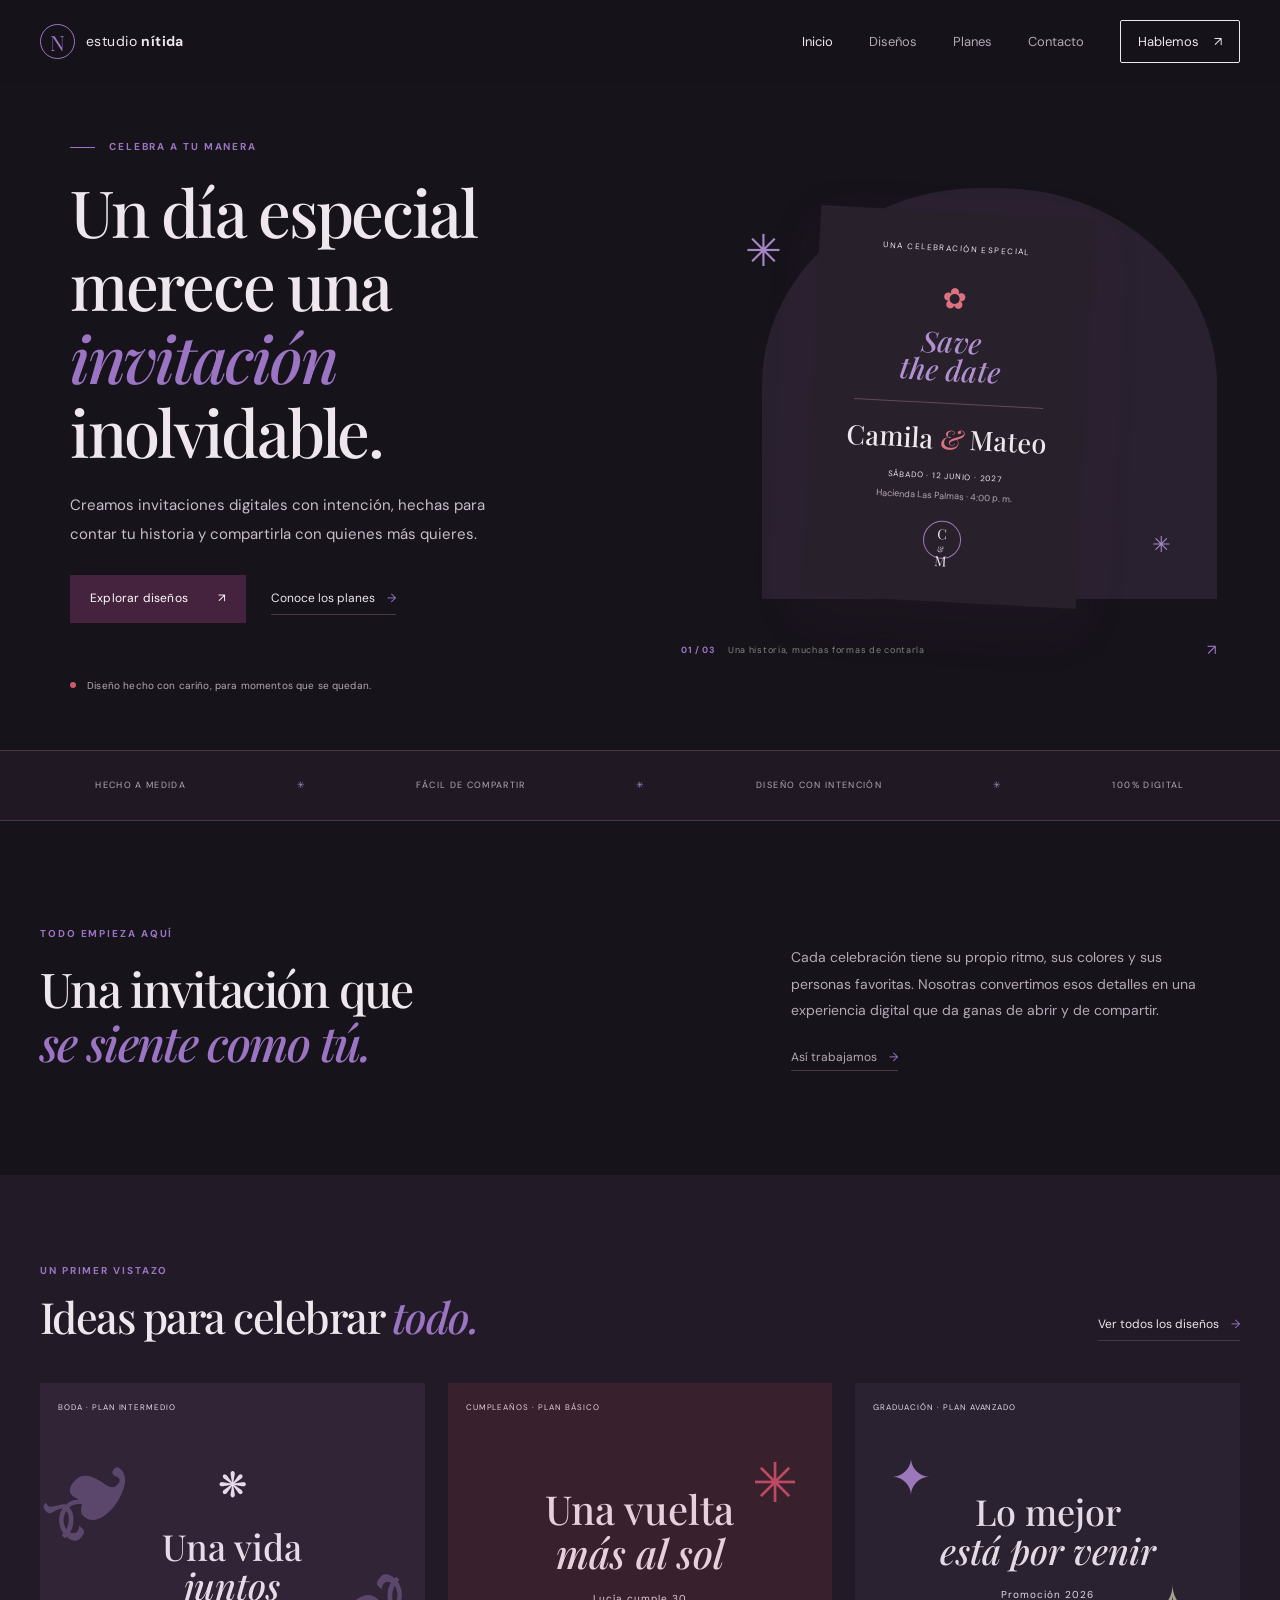
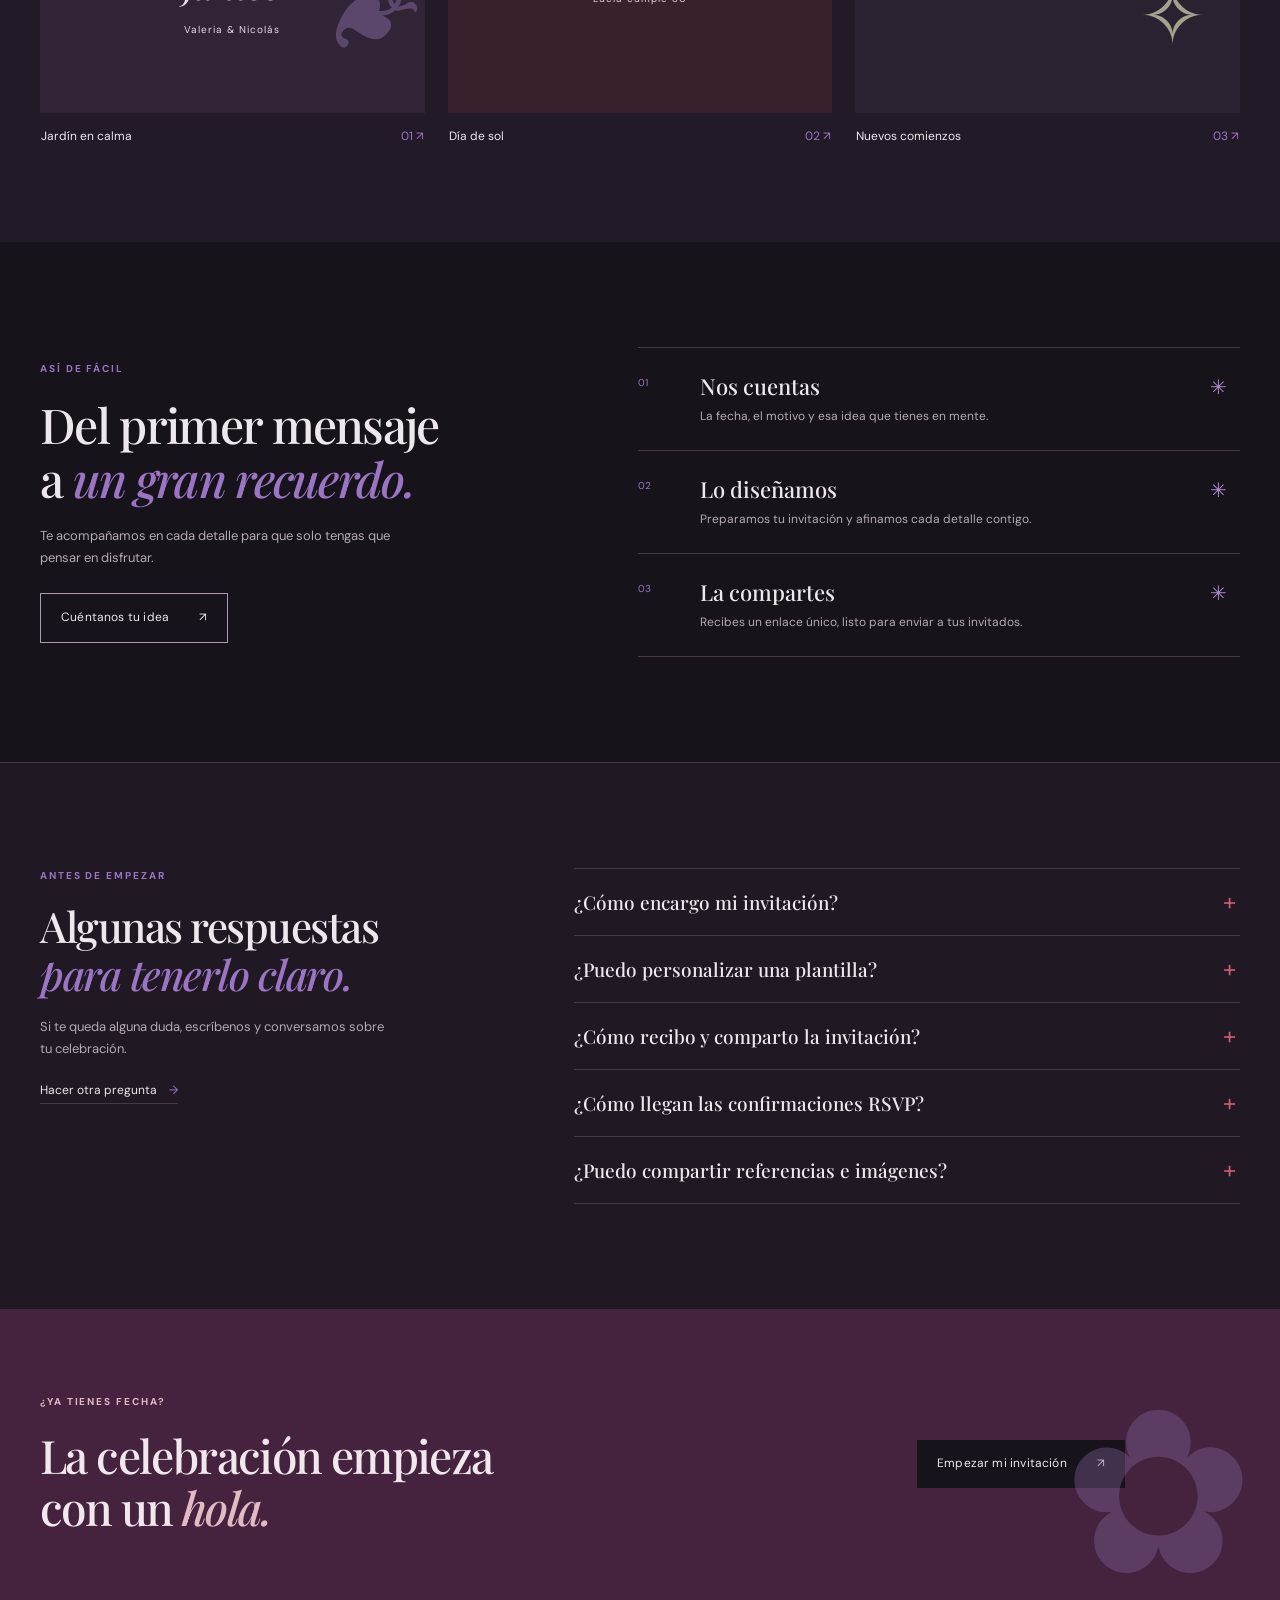
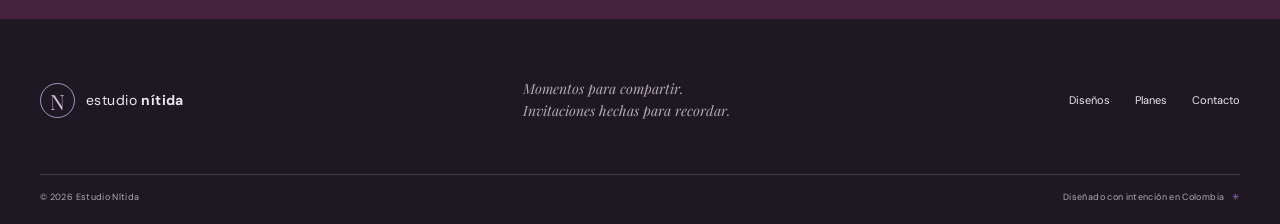
==== index.html @ 379abcd2 "gitignre" ====
<!doctype html>
<html lang="es">
  <head>
    <meta charset="utf-8" />
    <meta name="viewport" content="width=device-width, initial-scale=1" />
    <meta name="theme-color" content="#17131b" />
    <meta
      name="description"
      content="Invitaciones digitales diseñadas para celebrar lo que importa."
    />
    <title>Estudio Nítida — Invitaciones digitales</title>
    <link rel="preconnect" href="https://fonts.googleapis.com" />
    <link rel="preconnect" href="https://fonts.gstatic.com" crossorigin />
    <link
      href="https://fonts.googleapis.com/css2?family=DM+Sans:wght@400;500;600;700&family=Playfair+Display:ital,wght@0,500;0,600;0,700;1,500;1,600&display=swap"
      rel="stylesheet"
    />
    <link rel="stylesheet" href="css/main.css" />
    <link rel="stylesheet" href="css/components.css" />
    <link rel="stylesheet" href="css/responsive.css" />
  </head>
  <body>
    <header class="site-header">
      <a class="brand" href="index.html" aria-label="Estudio Nítida, inicio">
        <span class="brand-mark">N</span>
        <span>estudio <b>nítida</b></span>
      </a>
      <button class="menu-toggle" aria-expanded="false" aria-label="Abrir menú">
        <span></span>
        <span></span>
      </button>
      <nav class="main-nav" aria-label="Navegación principal">
        <a class="active" href="index.html">Inicio</a>
        <a href="pages/catalogo.html">Diseños</a>
        <a href="pages/servicios.html">Planes</a>
        <a href="pages/contacto.html">Contacto</a>
        <a class="nav-cta" href="pages/contacto.html"
          >Hablemos <span>↗</span></a
        >
      </nav>
    </header>

    <main>
      <!-- Portada principal con una muestra del estilo de invitación. -->
      <section class="hero wrap">
        <div class="hero-copy">
          <p class="eyebrow">
            <span class="eyebrow-line"></span> CELEBRA A TU MANERA
          </p>
          <h1>
            Un día especial<br />merece una <em>invitación</em
            ><br />inolvidable.
          </h1>
          <p class="hero-text">
            Creamos invitaciones digitales con intención, hechas para contar tu
            historia y compartirla con quienes más quieres.
          </p>
          <div class="hero-actions">
            <a class="button button-dark" href="pages/catalogo.html"
              >Explorar diseños <span>↗</span></a
            >
            <a class="text-link" href="pages/servicios.html"
              >Conoce los planes <span>→</span></a
            >
          </div>
          <div class="hero-note">
            <span class="note-dot"></span> Diseño hecho con cariño, para
            momentos que se quedan.
          </div>
        </div>
        <div class="hero-art" aria-label="Vista previa de una invitación">
          <div class="art-backdrop"></div>
          <div class="art-spark spark-one">✳</div>
          <div class="art-spark spark-two">✳</div>
          <div class="invite-card">
            <div class="invite-top">UNA CELEBRACIÓN ESPECIAL</div>
            <div class="invite-flower">✿</div>
            <div class="invite-script">Save<br />the date</div>
            <div class="invite-rule"></div>
            <div class="invite-names">Camila <span>&amp;</span> Mateo</div>
            <div class="invite-date">SÁBADO · 12 JUNIO · 2027</div>
            <div class="invite-place">Hacienda Las Palmas · 4:00 p. m.</div>
            <div class="invite-seal">C<br /><small>&amp;</small><br />M</div>
          </div>
          <div class="art-caption">
            <span>01 / 03</span> Una historia, muchas formas de contarla
            <span class="caption-arrow">↗</span>
          </div>
        </div>
      </section>

      <section class="trust-strip" aria-label="Características del servicio">
        <div class="wrap trust-inner">
          <span>HECHO A MEDIDA</span><i>✳</i> <span>FÁCIL DE COMPARTIR</span
          ><i>✳</i> <span>DISEÑO CON INTENCIÓN</span><i>✳</i>
          <span>100% DIGITAL</span>
        </div>
      </section>

      <section class="section wrap intro-section">
        <div>
          <p class="eyebrow">TODO EMPIEZA AQUÍ</p>
          <h2>Una invitación que<br /><em>se siente como tú.</em></h2>
        </div>
        <div class="intro-copy">
          <p>
            Cada celebración tiene su propio ritmo, sus colores y sus personas
            favoritas. Nosotras convertimos esos detalles en una experiencia
            digital que da ganas de abrir y de compartir.
          </p>
          <a class="text-link" href="pages/servicios.html"
            >Así trabajamos <span>→</span></a
          >
        </div>
      </section>

      <!-- Las muestras enlazan al catálogo completo. -->
      <section class="section featured-section">
        <div class="wrap">
          <div class="section-heading">
            <div>
              <p class="eyebrow">UN PRIMER VISTAZO</p>
              <h2>Ideas para celebrar <em>todo.</em></h2>
            </div>
            <a class="text-link" href="pages/catalogo.html"
              >Ver todos los diseños <span>→</span></a
            >
          </div>
          <div class="featured-grid">
            <a class="feature-card" href="pages/catalogo.html">
              <div class="feature-art feature-wedding">
                <span class="feature-tag">BODA · PLAN INTERMEDIO</span>
                <div class="mini-wreath">❋</div>
                <strong>Una vida<br /><em>juntos</em></strong
                ><small>Valeria &amp; Nicolás</small>
              </div>
              <div class="feature-meta">
                <span>Jardín en calma</span><span>01 ↗</span>
              </div>
            </a>
            <a class="feature-card" href="pages/catalogo.html">
              <div class="feature-art feature-birthday">
                <span class="feature-tag">CUMPLEAÑOS · PLAN BÁSICO</span
                ><span class="birthday-sun">✳</span
                ><strong>Una vuelta<br /><em>más al sol</em></strong
                ><small>Lucía cumple 30</small>
              </div>
              <div class="feature-meta">
                <span>Día de sol</span><span>02 ↗</span>
              </div>
            </a>
            <a class="feature-card" href="pages/catalogo.html">
              <div class="feature-art feature-graduation">
                <span class="feature-tag">GRADUACIÓN · PLAN AVANZADO</span
                ><span class="grad-star">✦</span
                ><strong>Lo mejor<br /><em>está por venir</em></strong
                ><small>Promoción 2026</small>
              </div>
              <div class="feature-meta">
                <span>Nuevos comienzos</span><span>03 ↗</span>
              </div>
            </a>
          </div>
        </div>
      </section>

      <section class="section process-section">
        <div class="wrap process-wrap">
          <div class="process-intro">
            <p class="eyebrow">ASÍ DE FÁCIL</p>
            <h2>Del primer mensaje<br />a <em>un gran recuerdo.</em></h2>
            <p>
              Te acompañamos en cada detalle para que solo tengas que pensar en
              disfrutar.
            </p>
            <a class="button button-outline" href="pages/contacto.html"
              >Cuéntanos tu idea <span>↗</span></a
            >
          </div>
          <div class="steps">
            <article>
              <span>01</span>
              <div>
                <h3>Nos cuentas</h3>
                <p>La fecha, el motivo y esa idea que tienes en mente.</p>
              </div>
              <b>✳</b>
            </article>
            <article>
              <span>02</span>
              <div>
                <h3>Lo diseñamos</h3>
                <p>Preparamos tu invitación y afinamos cada detalle contigo.</p>
              </div>
              <b>✳</b>
            </article>
            <article>
              <span>03</span>
              <div>
                <h3>La compartes</h3>
                <p>
                  Recibes un enlace único, listo para enviar a tus invitados.
                </p>
              </div>
              <b>✳</b>
            </article>
          </div>
        </div>
      </section>

      <!-- Preguntas frecuentes accesibles con controles nativos del navegador. -->
      <section class="section faq-section" id="preguntas-frecuentes">
        <div class="wrap faq-wrap">
          <div class="faq-intro">
            <p class="eyebrow">ANTES DE EMPEZAR</p>
            <h2>Algunas respuestas<br /><em>para tenerlo claro.</em></h2>
            <p>
              Si te queda alguna duda, escríbenos y conversamos sobre tu
              celebración.
            </p>
            <a class="text-link" href="pages/contacto.html"
              >Hacer otra pregunta <span>→</span></a
            >
          </div>
          <div class="faq-list">
            <details class="faq-item">
              <summary>¿Cómo encargo mi invitación?</summary>
              <p>
                Elige un plan o diseño y envíanos tus datos desde el formulario.
                La solicitud se abre en WhatsApp para que podamos conversar y
                acordar los detalles.
              </p>
            </details>
            <details class="faq-item">
              <summary>¿Puedo personalizar una plantilla?</summary>
              <p>
                Sí. En el plan básico personalizamos los datos del evento; los
                planes intermedio y avanzado permiten adaptar más elementos
                visuales y funciones.
              </p>
            </details>
            <details class="faq-item">
              <summary>¿Cómo recibo y comparto la invitación?</summary>
              <p>
                Al terminar el diseño, recibirás un enlace individual que puedes
                compartir por WhatsApp, correo o el canal que prefieras.
              </p>
            </details>
            <details class="faq-item">
              <summary>¿Cómo llegan las confirmaciones RSVP?</summary>
              <p>
                El formulario prepara un mensaje para WhatsApp. El invitado debe
                enviarlo para que los anfitriones reciban su respuesta.
              </p>
            </details>
            <details class="faq-item">
              <summary>¿Puedo compartir referencias e imágenes?</summary>
              <p>
                Claro. Puedes enviarlas en la conversación de WhatsApp después
                de tu solicitud para ayudarnos a entender el estilo que buscas.
              </p>
            </details>
          </div>
        </div>
      </section>

      <section class="closing-cta">
        <div class="wrap closing-inner">
          <div>
            <p class="eyebrow">¿YA TIENES FECHA?</p>
            <h2>La celebración empieza<br />con un <em>hola.</em></h2>
          </div>
          <a class="button button-light" href="pages/contacto.html"
            >Empezar mi invitación <span>↗</span></a
          >
          <span class="closing-flower">✿</span>
        </div>
      </section>
    </main>

    <footer class="site-footer">
      <div class="wrap footer-top">
        <a class="brand brand-footer" href="index.html"
          ><span class="brand-mark">N</span
          ><span>estudio <b>nítida</b></span></a
        >
        <p>Momentos para compartir.<br />Invitaciones hechas para recordar.</p>
        <div class="footer-links">
          <a href="pages/catalogo.html">Diseños</a
          ><a href="pages/servicios.html">Planes</a
          ><a href="pages/contacto.html">Contacto</a>
        </div>
      </div>
      <div class="wrap footer-bottom">
        <span>© 2026 Estudio Nítida</span
        ><span>Diseñado con intención en Colombia <i>✳</i></span>
      </div>
    </footer>
    <script src="js/main.js"></script>
  </body>
</html>
---- css/main.css ----
/* Tema base: fondos oscuros con acentos violetas y rojos. */
@import url("https://fonts.googleapis.com/css2?family=DM+Sans:wght@400;500;600;700&family=Playfair+Display:ital,wght@0,500;0,600;0,700;1,500;1,600&display=swap");
:root {
  --ink: #eee7ed;
  --muted: #b4a9b5;
  --paper: #17131b;
  --white: #27212b;
  --violet: #9b75c3;
  --plum: #45233e;
  --sage: #302536;
  --line: #463847;
  --rose: #c95b6b;
  --serif: "Playfair Display", Georgia, serif;
  --sans: "DM Sans", Arial, sans-serif;
  --wide: 1200px;
  scrollbar-color: var(--violet) var(--paper);
  scrollbar-width: thin;
}
/* Barra de desplazamiento coordinada con la identidad oscura de la página. */
::-webkit-scrollbar {
  width: 11px;
}
::-webkit-scrollbar-track {
  background: var(--paper);
}
::-webkit-scrollbar-thumb {
  background: linear-gradient(180deg, var(--violet), var(--rose));
  border: 3px solid var(--paper);
  border-radius: 10px;
}
::-webkit-scrollbar-thumb:hover {
  background: var(--rose);
}
* {
  box-sizing: border-box;
}
html {
  scroll-behavior: smooth;
}
body {
  margin: 0;
  background: var(--paper);
  color: var(--ink);
  font-family: var(--sans);
  font-size: 15px;
  line-height: 1.65;
}
a {
  color: inherit;
  text-decoration: none;
}
button,
input,
select,
textarea {
  font: inherit;
}
.wrap {
  width: min(var(--wide), calc(100% - 64px));
  margin-inline: auto;
}
.site-header {
  height: 84px;
  padding: 0 max(32px, calc((100vw - var(--wide)) / 2));
  display: flex;
  align-items: center;
  justify-content: space-between;
  border-bottom: 1px solid rgba(41, 42, 37, 0.08);
  position: sticky;
  top: 0;
  z-index: 5;
  background: rgba(23, 19, 27, 0.94);
  backdrop-filter: blur(14px);
  transition:
    box-shadow 0.25s ease,
    border-color 0.25s ease;
}
.site-header.is-scrolled {
  border-color: var(--line);
  box-shadow: 0 12px 32px rgba(8, 5, 12, 0.3);
}
.brand {
  display: flex;
  gap: 11px;
  align-items: center;
  font-size: 14px;
  letter-spacing: 0.03em;
}
.brand b {
  font-weight: 700;
}
.brand-mark {
  display: grid;
  place-items: center;
  width: 35px;
  height: 35px;
  border: 1px solid var(--violet);
  border-radius: 50%;
  font-family: var(--serif);
  font-size: 21px;
  color: var(--violet);
}
.main-nav {
  display: flex;
  align-items: center;
  gap: 36px;
  font-size: 13px;
}
.main-nav > a:not(.nav-cta) {
  color: #b4a9b5;
  transition:
    color 0.2s,
    transform 0.2s;
}
.main-nav > a:not(.nav-cta):hover {
  transform: translateY(-2px);
}
.main-nav > a.active,
.main-nav > a:hover {
  color: var(--ink);
}
.nav-cta {
  border: 1px solid var(--ink);
  padding: 10px 17px;
  border-radius: 2px;
}
.nav-cta span {
  margin-left: 12px;
}
.menu-toggle {
  display: none;
}
.hero {
  min-height: 640px;
  display: grid;
  grid-template-columns: 1fr 1fr;
  align-items: center;
  gap: 35px;
  padding-top: 35px;
  padding-bottom: 55px;
}
.hero-copy {
  padding: 20px 0 0 30px;
}
.eyebrow {
  font-size: 10px;
  letter-spacing: 0.19em;
  font-weight: 700;
  color: var(--violet);
  margin: 0 0 19px;
}
.eyebrow-line {
  display: inline-block;
  width: 25px;
  height: 1px;
  background: var(--violet);
  vertical-align: middle;
  margin-right: 10px;
}
.hero h1,
h2 {
  font: 500 clamp(42px, 5.1vw, 65px)/1.13 var(--serif);
  letter-spacing: -0.035em;
  margin: 0;
}
.hero h1 em,
h2 em {
  color: var(--violet);
  font-weight: 500;
}
.hero-text {
  max-width: 435px;
  margin: 23px 0 27px;
  color: #c8bdca;
  font-size: 15px;
  line-height: 1.9;
}
.hero-actions {
  display: flex;
  align-items: center;
  gap: 25px;
}
.button {
  display: inline-flex;
  align-items: center;
  justify-content: center;
  gap: 30px;
  padding: 14px 20px;
  font-size: 12px;
  letter-spacing: 0.015em;
  transition:
    transform 0.2s,
    background 0.2s;
}
.button:hover {
  transform: translateY(-3px);
  box-shadow: 0 10px 25px rgba(8, 5, 12, 0.25);
}
.button-dark {
  color: white;
  background: var(--plum);
}
.button-dark:hover {
  background: #32182d;
}
.text-link {
  font-size: 12px;
  border-bottom: 1px solid var(--line);
  padding: 5px 0;
}
.text-link span {
  margin-left: 9px;
  color: var(--violet);
}
.hero-note {
  margin-top: 55px;
  color: #b4a9b5;
  font-size: 10px;
  letter-spacing: 0.015em;
}
.note-dot {
  display: inline-block;
  width: 6px;
  height: 6px;
  background: var(--rose);
  border-radius: 50%;
  margin-right: 8px;
  vertical-align: 1px;
}
.hero-art {
  height: 520px;
  position: relative;
  display: flex;
  justify-content: center;
  align-items: center;
}
.art-backdrop {
  position: absolute;
  width: 78%;
  height: 79%;
  background: #2a2130;
  right: 4%;
  top: 8%;
  border-radius: 48% 48% 0 0;
}
.invite-card {
  position: relative;
  width: 275px;
  height: 390px;
  background: #28202b;
  box-shadow: 0 18px 50px #45233e29;
  text-align: center;
  padding: 30px 19px;
  color: #eee7ed;
  transform: rotate(3deg);
  display: flex;
  flex-direction: column;
  align-items: center;
}
.invite-top {
  font-size: 8px;
  letter-spacing: 0.18em;
}
.invite-flower {
  font-size: 29px;
  color: #dc7180;
  margin-top: 20px;
}
.invite-script {
  font: italic 500 29px/0.95 var(--serif);
  color: #b090cf;
  margin: 5px 0 12px;
}
.invite-rule {
  height: 1px;
  background: #63485e;
  width: 80%;
  margin: 8px auto;
}
.invite-names {
  font: 500 27px var(--serif);
  margin-top: 8px;
}
.invite-names span {
  font-style: italic;
  color: #dc7180;
}
.invite-date {
  font-size: 8px;
  letter-spacing: 0.1em;
  margin-top: 14px;
}
.invite-place {
  font-size: 9px;
  margin-top: 6px;
  color: #b4a9b5;
}
.invite-seal {
  width: 38px;
  height: 38px;
  border: 1px solid #9d7bb9;
  border-radius: 50%;
  font: 14px/13px var(--serif);
  padding-top: 5px;
  margin-top: 17px;
}
.invite-seal small {
  font-size: 8px;
}
.art-spark {
  position: absolute;
  color: #a686c6;
}
.spark-one {
  font-size: 44px;
  top: 68px;
  left: 15%;
}
.spark-two {
  font-size: 22px;
  bottom: 103px;
  right: 12%;
}
.art-caption {
  position: absolute;
  bottom: 4px;
  left: 4%;
  right: 4%;
  display: flex;
  gap: 12px;
  align-items: center;
  color: #83837a;
  font-size: 9px;
  letter-spacing: 0.08em;
}
.art-caption span:first-child {
  color: var(--violet);
  font-weight: 700;
}
.caption-arrow {
  margin-left: auto;
  color: var(--violet);
  font-size: 15px;
}
.trust-strip {
  border-block: 1px solid var(--line);
  background: #201923;
}
.trust-inner {
  height: 69px;
  display: flex;
  align-items: center;
  justify-content: space-around;
  color: #b4a9b5;
  font-size: 9px;
  letter-spacing: 0.15em;
}
.trust-inner i {
  font-style: normal;
  color: #aa8acb;
}
.section {
  padding-block: 105px;
}
.intro-section {
  display: grid;
  grid-template-columns: 1fr 0.7fr;
  gap: 110px;
  align-items: end;
}
.intro-section h2,
.section-heading h2,
.process-section h2,
.closing-cta h2 {
  font-size: 48px;
}
.intro-copy {
  max-width: 430px;
  color: #b4a9b5;
  font-size: 14px;
  line-height: 1.9;
}
.intro-copy p {
  margin: 0 0 19px;
}
.featured-section {
  background: #221b27;
  padding-block: 88px 96px;
}
.section-heading {
  display: flex;
  align-items: end;
  justify-content: space-between;
  margin-bottom: 42px;
}
.section-heading .eyebrow {
  margin-bottom: 13px;
}
.section-heading h2 {
  font-size: 43px;
}
.featured-grid {
  display: grid;
  grid-template-columns: repeat(3, 1fr);
  gap: 23px;
}
.feature-art {
  height: 330px;
  position: relative;
  text-align: center;
  display: flex;
  flex-direction: column;
  justify-content: center;
  align-items: center;
  overflow: hidden;
  transition:
    transform 0.45s ease,
    filter 0.45s ease;
}
.feature-card:hover .feature-art {
  transform: translateY(-5px);
  filter: saturate(1.12);
}
.feature-tag {
  position: absolute;
  top: 18px;
  left: 18px;
  font-size: 8px;
  letter-spacing: 0.12em;
}
.feature-art strong {
  font: 500 36px/1.1 var(--serif);
  position: relative;
  z-index: 1;
}
.feature-art strong em {
  font-weight: 500;
}
.feature-art small {
  font-size: 10px;
  letter-spacing: 0.1em;
  margin-top: 16px;
}
.feature-wedding {
  background: #302436;
  color: #e7dbe9;
}
.feature-wedding:before,
.feature-wedding:after {
  content: "❧";
  position: absolute;
  font: 130px var(--serif);
  color: #81639a;
  opacity: 0.54;
}
.feature-wedding:before {
  top: 23px;
  left: -12px;
  transform: rotate(-45deg);
}
.feature-wedding:after {
  bottom: 4px;
  right: -8px;
  transform: rotate(135deg);
}
.mini-wreath {
  font-size: 35px;
  margin-bottom: 12px;
}
.feature-birthday {
  background: #38212d;
  color: #e8cfde;
}
.birthday-sun {
  font-size: 55px;
  position: absolute;
  right: 34px;
  top: 55px;
  color: #bc4a62;
}
.feature-birthday strong {
  font-size: 40px;
}
.feature-graduation {
  background: #2a2230;
  color: #e4d9e5;
}
.grad-star {
  font-size: 50px;
  position: absolute;
  left: 35px;
  top: 54px;
  color: #9b78b9;
}
.feature-graduation:after {
  content: "✧";
  position: absolute;
  right: 34px;
  bottom: 30px;
  font-size: 80px;
  color: #a5a18f;
}
.feature-meta {
  display: flex;
  justify-content: space-between;
  padding: 14px 1px 0;
  font-size: 12px;
}
.feature-meta span:last-child {
  color: var(--violet);
}
.process-section {
  background: var(--paper);
}
.process-wrap {
  display: grid;
  grid-template-columns: 0.9fr 1.1fr;
  gap: 105px;
  align-items: center;
}
.process-intro > p:not(.eyebrow) {
  max-width: 360px;
  color: var(--muted);
  font-size: 13px;
  margin: 20px 0 25px;
}
.button-outline {
  border: 1px solid #ac98b0;
}
.steps article {
  display: grid;
  grid-template-columns: 42px 1fr 30px;
  gap: 20px;
  align-items: start;
  padding: 23px 0;
  border-bottom: 1px solid var(--line);
}
.steps article:first-child {
  border-top: 1px solid var(--line);
}
.steps article > span {
  font-size: 10px;
  color: var(--violet);
  padding-top: 4px;
}
.steps h3 {
  font: 500 22px var(--serif);
  margin: 0 0 6px;
}
.steps p {
  font-size: 12px;
  color: var(--muted);
  margin: 0;
}
.steps b {
  font-size: 20px;
  font-weight: 400;
  color: #aa8acb;
}
.closing-cta {
  background: var(--plum);
  color: #f0e8ed;
  position: relative;
  overflow: hidden;
}
.closing-inner {
  min-height: 310px;
  display: flex;
  align-items: center;
  justify-content: space-between;
  position: relative;
}
.closing-cta .eyebrow {
  color: #e2bac4;
}
.closing-cta h2 {
  font-size: 46px;
}
.closing-cta h2 em {
  color: #e2bac4;
}
.button-light {
  background: #17131b;
  color: var(--ink);
  margin-right: 115px;
}
.closing-flower {
  position: absolute;
  right: -15px;
  bottom: -66px;
  font-size: 230px;
  color: #81639a;
  opacity: 0.4;
}
.site-footer {
  background: #1e1823;
}

/* Aparición progresiva al entrar cada bloque en la ventana visible. */
.reveal {
  opacity: 0;
  transform: translateY(24px);
  transition:
    opacity 0.7s ease,
    transform 0.7s cubic-bezier(0.2, 0.7, 0.2, 1);
  transition-delay: var(--reveal-delay, 0ms);
}
.reveal.is-visible {
  opacity: 1;
  transform: translateY(0);
}
.hero-copy {
  animation: rise-in 0.8s 0.08s both cubic-bezier(0.2, 0.7, 0.2, 1);
}
.hero-art {
  animation: rise-in 0.9s 0.18s both cubic-bezier(0.2, 0.7, 0.2, 1);
}
.invite-card {
  animation: invitation-float 6s 1s ease-in-out infinite;
}
.art-spark {
  animation: spark-pulse 3.2s ease-in-out infinite;
}
.spark-two {
  animation-delay: 1.2s;
}
@keyframes rise-in {
  from {
    opacity: 0;
    transform: translateY(22px);
  }
  to {
    opacity: 1;
    transform: translateY(0);
  }
}
@keyframes invitation-float {
  0%,
  100% {
    transform: rotate(3deg) translateY(0);
  }
  50% {
    transform: rotate(3deg) translateY(-9px);
  }
}
@keyframes spark-pulse {
  0%,
  100% {
    opacity: 0.55;
    transform: scale(0.9);
  }
  50% {
    opacity: 1;
    transform: scale(1.08);
  }
}
@media (prefers-reduced-motion: reduce) {
  *,
  *:before,
  *:after {
    scroll-behavior: auto !important;
    animation-duration: 0.01ms !important;
    animation-iteration-count: 1 !important;
    transition-duration: 0.01ms !important;
  }
  .reveal {
    opacity: 1;
    transform: none;
  }
}
.footer-top {
  display: flex;
  align-items: center;
  justify-content: space-between;
  padding-block: 45px 37px;
}
.brand-footer .brand-mark {
  border-color: #aa91c3;
  color: #d4bdde;
}
.footer-top > p {
  font: italic 14px/1.6 var(--serif);
  color: #b4a9b5;
}
.footer-links {
  display: flex;
  gap: 25px;
  font-size: 11px;
}
.footer-bottom {
  border-top: 1px solid var(--line);
  padding-block: 15px 20px;
  display: flex;
  justify-content: space-between;
  color: #b4a9b5;
  font-size: 9px;
  letter-spacing: 0.04em;
}
.footer-bottom i {
  font-style: normal;
  color: var(--violet);
  margin-left: 5px;
}
---- css/components.css ----
/* Componentes de catálogo, planes, formularios y plantillas. */
.page-hero {
  padding: 75px 0 57px;
  border-bottom: 1px solid var(--line);
}
.page-hero h1 {
  font: 500 clamp(42px, 6vw, 65px)/1.12 var(--serif);
  letter-spacing: -0.035em;
  margin: 0;
}
.page-hero h1 em {
  color: var(--violet);
  font-weight: 500;
}
.page-hero p:last-child {
  max-width: 560px;
  color: var(--muted);
  margin: 18px 0 0;
  line-height: 1.8;
}
.inner-page {
  min-height: 65vh;
}
.catalog-toolbar {
  display: flex;
  align-items: center;
  justify-content: space-between;
  padding-block: 24px;
}
.filter-list {
  display: flex;
  gap: 9px;
  flex-wrap: wrap;
}
.filter-button {
  border: 1px solid var(--line);
  padding: 8px 14px;
  background: transparent;
  color: #b4a9b5;
  font-size: 11px;
  cursor: pointer;
}
.filter-button[aria-pressed="true"],
.filter-button:hover {
  background: var(--plum);
  border-color: var(--plum);
  color: white;
}
.catalog-count {
  color: var(--muted);
  font-size: 11px;
}
.catalog-grid {
  display: grid;
  grid-template-columns: repeat(3, 1fr);
  gap: 32px 22px;
  padding-bottom: 90px;
}
.catalog-item[hidden] {
  display: none;
}
.catalog-art {
  height: 300px;
  position: relative;
  display: flex;
  flex-direction: column;
  align-items: center;
  justify-content: center;
  text-align: center;
  overflow: hidden;
  transition:
    transform 0.4s ease,
    filter 0.4s ease;
}
.catalog-item:hover .catalog-art {
  transform: translateY(-4px);
  filter: saturate(1.12);
}
.catalog-art strong {
  font: 500 37px/1.12 var(--serif);
  position: relative;
  z-index: 1;
}
.catalog-art strong em {
  font-weight: 500;
}
.catalog-art small {
  font-size: 9px;
  letter-spacing: 0.12em;
  margin-top: 15px;
  position: relative;
  z-index: 1;
}
.catalog-label {
  position: absolute;
  left: 15px;
  top: 15px;
  z-index: 2;
  font-size: 8px;
  letter-spacing: 0.13em;
}
.catalog-art.wedding {
  background: #302436;
  color: #e7dbe9;
}
.catalog-art.birthday {
  background: #38212d;
  color: #e8cfde;
}
.catalog-art.graduation {
  background: #2a2230;
  color: #e4d9e5;
}
.catalog-art.baby {
  background: #34222e;
  color: #dfcad9;
}
.catalog-art.party {
  background: #282432;
  color: #e5dbe9;
}
.catalog-art.quince {
  background: #39232e;
  color: #e6d2df;
}
.catalog-art:after {
  content: "✿";
  position: absolute;
  font-size: 95px;
  opacity: 0.12;
  right: 12px;
  bottom: -24px;
}
.catalog-info {
  display: flex;
  justify-content: space-between;
  align-items: start;
  padding-top: 13px;
}
.catalog-info h2 {
  font: 500 19px var(--serif);
  letter-spacing: 0;
  margin: 0;
}
.catalog-info p {
  font-size: 10px;
  color: var(--muted);
  margin: 3px 0 0;
}
.catalog-info > a {
  font-size: 11px;
  color: var(--violet);
  border-bottom: 1px solid #ad91c2;
  padding-bottom: 3px;
}
.plans-grid {
  display: grid;
  grid-template-columns: repeat(3, 1fr);
  gap: 17px;
  padding: 60px 0 100px;
}
.plan-card {
  background: var(--white);
  padding: 30px;
  border: 1px solid var(--line);
  display: flex;
  flex-direction: column;
  min-height: 420px;
}
.plan-card.popular {
  background: #34263b;
  border-color: #3a2b40;
}
.plan-kicker {
  font-size: 9px;
  letter-spacing: 0.17em;
  color: var(--violet);
  font-weight: 700;
}
.plan-card h2 {
  font-size: 35px;
  margin: 13px 0;
}
.plan-card > p {
  font-size: 12px;
  color: var(--muted);
  min-height: 42px;
}
.plan-card ul {
  padding: 17px 0;
  margin: 12px 0 25px;
  border-top: 1px solid var(--line);
  list-style: none;
  flex: 1;
}
.plan-card li {
  font-size: 11px;
  padding: 7px 0;
  color: #d2c8d2;
}
.plan-card li:before {
  content: "✳";
  font-size: 10px;
  color: #b89bd4;
  margin-right: 10px;
}
.plan-card .button {
  width: 100%;
}
.plan-note {
  text-align: center;
  color: var(--muted);
  font-size: 11px;
  padding: 0 20px 65px;
}
.contact-layout {
  display: grid;
  grid-template-columns: 0.75fr 1.25fr;
  gap: 80px;
  padding: 60px 0 95px;
}
.contact-aside h2 {
  font-size: 35px;
}
.contact-aside > p {
  color: var(--muted);
  font-size: 13px;
  line-height: 1.8;
}
.contact-note {
  border-top: 1px solid var(--line);
  margin-top: 28px;
  padding-top: 18px;
  font-size: 11px;
  color: var(--muted);
}
.contact-note strong {
  display: block;
  color: var(--ink);
  font: 500 18px var(--serif);
  margin-bottom: 4px;
}
.contact-form {
  display: grid;
  grid-template-columns: 1fr 1fr;
  gap: 18px;
}
.field {
  display: flex;
  flex-direction: column;
  gap: 7px;
}
.field.full {
  grid-column: 1/-1;
}
.field label {
  font-size: 10px;
  letter-spacing: 0.07em;
  color: #c8bdca;
}
.field input,
.field select,
.field textarea {
  background: transparent;
  border: 1px solid #514255;
  padding: 12px 13px;
  color: var(--ink);
  font-size: 12px;
  border-radius: 0;
  outline: none;
}
.field textarea {
  min-height: 118px;
  resize: vertical;
}
.field input:focus,
.field select:focus,
.field textarea:focus {
  border-color: var(--violet);
}
.field input::placeholder,
.field textarea::placeholder {
  color: #928697;
}
.form-status {
  grid-column: 1/-1;
  color: var(--violet);
  font-size: 12px;
  margin: 0;
}
.contact-form .button {
  justify-self: start;
  border: 0;
  cursor: pointer;
}
.template-preview {
  margin: 55px auto 90px;
  max-width: 800px;
  padding: 45px;
  background: #27212b;
  border: 1px solid var(--line);
  text-align: center;
  position: relative;
}
.template-preview h2 {
  font-size: 44px;
}
.template-preview > p {
  color: var(--muted);
  font-size: 13px;
}
.template-preview .field {
  max-width: 450px;
  margin: 18px auto;
  text-align: left;
}
.template-preview .button {
  border: 0;
  cursor: pointer;
}
.template-preview .rsvp-form {
  margin-top: 25px;
}
.template-preview .preview-badge {
  position: absolute;
  top: 13px;
  left: 13px;
  font-size: 8px;
  letter-spacing: 0.15em;
  color: var(--violet);
}
.template-preview .rsvp-status {
  font-size: 12px;
  color: var(--violet);
  min-height: 24px;
}
.no-results {
  grid-column: 1/-1;
  text-align: center;
  color: var(--muted);
  padding: 60px;
}
.page-hero .eyebrow {
  margin-bottom: 17px;
}
.faq-section {
  background: #201923;
  border-top: 1px solid var(--line);
}
.faq-wrap {
  display: grid;
  grid-template-columns: 0.8fr 1.2fr;
  gap: 90px;
  align-items: start;
}
.faq-intro h2 {
  font-size: 42px;
}
.faq-intro > p:not(.eyebrow) {
  max-width: 350px;
  color: var(--muted);
  font-size: 13px;
  margin: 18px 0;
}
.faq-list {
  border-top: 1px solid var(--line);
}
.faq-item {
  border-bottom: 1px solid var(--line);
}
.faq-item summary {
  position: relative;
  list-style: none;
  cursor: pointer;
  padding: 20px 42px 20px 0;
  font: 500 19px var(--serif);
  transition: color 0.2s ease;
}
.faq-item summary::-webkit-details-marker {
  display: none;
}
.faq-item summary:after {
  content: "+";
  position: absolute;
  top: 17px;
  right: 4px;
  color: var(--rose);
  font: 24px var(--sans);
  transition: transform 0.25s ease;
}
.faq-item[open] summary {
  color: #d4bdde;
}
.faq-item[open] summary:after {
  transform: rotate(45deg);
}
.faq-item p {
  max-width: 600px;
  color: var(--muted);
  font-size: 12px;
  line-height: 1.85;
  margin: -3px 42px 20px 0;
}
.faq-item[open] p {
  animation: faq-appear 0.3s ease both;
}
@keyframes faq-appear {
  from {
    opacity: 0;
    transform: translateY(-5px);
  }
  to {
    opacity: 1;
    transform: translateY(0);
  }
}
@media (max-width: 900px) {
  .faq-wrap {
    gap: 45px;
  }
}
@media (max-width: 650px) {
  .faq-wrap {
    grid-template-columns: 1fr;
    gap: 32px;
  }
  .faq-intro h2 {
    font-size: 38px;
  }
  .faq-item summary {
    font-size: 17px;
  }
}
---- css/responsive.css ----
/* Ajustes de navegación y composición para pantallas pequeñas. */
@media (max-width: 900px) {
  .wrap {
    width: min(100% - 44px, var(--wide));
  }
  .site-header {
    padding-inline: 22px;
  }
  .main-nav {
    gap: 19px;
  }
  .hero {
    min-height: 570px;
    gap: 8px;
  }
  .hero-copy {
    padding-left: 3px;
  }
  .hero h1 {
    font-size: 53px;
  }
  .hero-art {
    transform: scale(0.9);
  }
  .intro-section,
  .process-wrap {
    gap: 45px;
  }
  .featured-grid {
    gap: 14px;
  }
  .feature-art {
    height: 280px;
  }
  .feature-art strong {
    font-size: 31px;
  }
  .contact-layout {
    gap: 45px;
  }
  .plans-grid {
    gap: 11px;
  }
  .plan-card {
    padding: 24px;
  }
}
@media (max-width: 650px) {
  .wrap {
    width: calc(100% - 40px);
  }
  .site-header {
    height: 70px;
    padding-inline: 20px;
  }
  .menu-toggle {
    display: flex;
    flex-direction: column;
    gap: 5px;
    border: 0;
    background: transparent;
    padding: 10px;
  }
  .menu-toggle span {
    width: 22px;
    height: 1px;
    background: var(--ink);
  }
  .main-nav {
    display: none;
    position: absolute;
    top: 69px;
    left: 0;
    right: 0;
    background: var(--paper);
    padding: 18px 22px 25px;
    border-bottom: 1px solid var(--line);
    flex-direction: column;
    align-items: stretch;
    gap: 0;
  }
  .main-nav.open {
    display: flex;
  }
  .main-nav > a {
    padding: 12px 4px;
  }
  .nav-cta {
    margin-top: 8px;
    text-align: center;
  }
  .hero {
    display: flex;
    flex-direction: column;
    align-items: stretch;
    padding-top: 53px;
    padding-bottom: 30px;
    gap: 0;
  }
  .hero-copy {
    padding: 0;
  }
  .hero h1 {
    font-size: clamp(43px, 12vw, 58px);
  }
  .hero-text {
    font-size: 13px;
  }
  .hero-note {
    margin-top: 26px;
  }
  .hero-art {
    height: 430px;
    transform: none;
    margin-top: 4px;
  }
  .invite-card {
    transform: rotate(2deg) scale(0.88);
  }
  .hero-art .invite-card {
    animation-name: invitation-float-mobile;
  }
  @keyframes invitation-float-mobile {
    0%,
    100% {
      transform: rotate(2deg) scale(0.88) translateY(0);
    }
    50% {
      transform: rotate(2deg) scale(0.88) translateY(-8px);
    }
  }
  .art-backdrop {
    height: 82%;
    width: 77%;
    top: 4%;
  }
  .art-caption {
    left: 0;
    right: 0;
    bottom: 0;
  }
  .trust-inner {
    height: auto;
    padding-block: 15px;
    display: grid;
    grid-template-columns: 1fr 1fr;
    gap: 10px;
    text-align: center;
    font-size: 8px;
  }
  .trust-inner i {
    display: none;
  }
  .section {
    padding-block: 70px;
  }
  .intro-section,
  .process-wrap {
    grid-template-columns: 1fr;
    gap: 22px;
  }
  .intro-section h2,
  .section-heading h2,
  .process-section h2,
  .closing-cta h2 {
    font-size: 40px;
  }
  .intro-copy {
    font-size: 13px;
  }
  .featured-section {
    padding-block: 65px;
  }
  .section-heading {
    align-items: start;
    flex-direction: column;
    gap: 18px;
    margin-bottom: 25px;
  }
  .section-heading h2 {
    font-size: 38px;
  }
  .featured-grid {
    grid-template-columns: 1fr;
    gap: 25px;
  }
  .feature-art {
    height: 340px;
  }
  .process-wrap {
    gap: 37px;
  }
  .closing-inner {
    min-height: 350px;
    align-items: flex-start;
    justify-content: center;
    flex-direction: column;
    gap: 22px;
    padding-block: 45px;
  }
  .closing-cta h2 {
    font-size: 40px;
  }
  .button-light {
    margin: 0;
  }
  .closing-flower {
    font-size: 150px;
    right: -25px;
    bottom: -36px;
  }
  .footer-top {
    align-items: flex-start;
    gap: 18px;
    flex-wrap: wrap;
  }
  .footer-top > p {
    width: 100%;
    order: 3;
    margin: 0;
  }
  .footer-links {
    gap: 16px;
    font-size: 10px;
  }
  .footer-bottom {
    gap: 8px;
    flex-direction: column;
  }
  .page-hero {
    padding: 50px 0 35px;
  }
  .page-hero h1 {
    font-size: 46px;
  }
  .page-hero p:last-child {
    font-size: 13px;
  }
  .catalog-toolbar {
    align-items: flex-start;
    flex-direction: column;
    gap: 13px;
  }
  .filter-list {
    gap: 7px;
  }
  .filter-button {
    padding: 7px 10px;
  }
  .catalog-grid {
    grid-template-columns: 1fr;
    gap: 24px;
    padding-bottom: 65px;
  }
  .catalog-art {
    height: 340px;
  }
  .plans-grid {
    grid-template-columns: 1fr;
    padding: 35px 0 45px;
    gap: 13px;
  }
  .plan-card {
    min-height: 0;
  }
  .plan-card > p {
    min-height: 0;
  }
  .plan-note {
    padding-bottom: 45px;
  }
  .contact-layout {
    grid-template-columns: 1fr;
    gap: 30px;
    padding: 35px 0 65px;
  }
  .contact-aside h2 {
    font-size: 32px;
  }
  .contact-form {
    grid-template-columns: 1fr;
    gap: 14px;
  }
  .field.full {
    grid-column: auto;
  }
  .form-status {
    grid-column: auto;
  }
  .template-preview {
    margin: 35px auto 60px;
    padding: 40px 18px 26px;
  }
  .template-preview h2 {
    font-size: 35px;
  }
}
@media (prefers-reduced-motion: reduce) {
  *,
  *:before,
  *:after {
    scroll-behavior: auto !important;
    transition: none !important;
  }
}
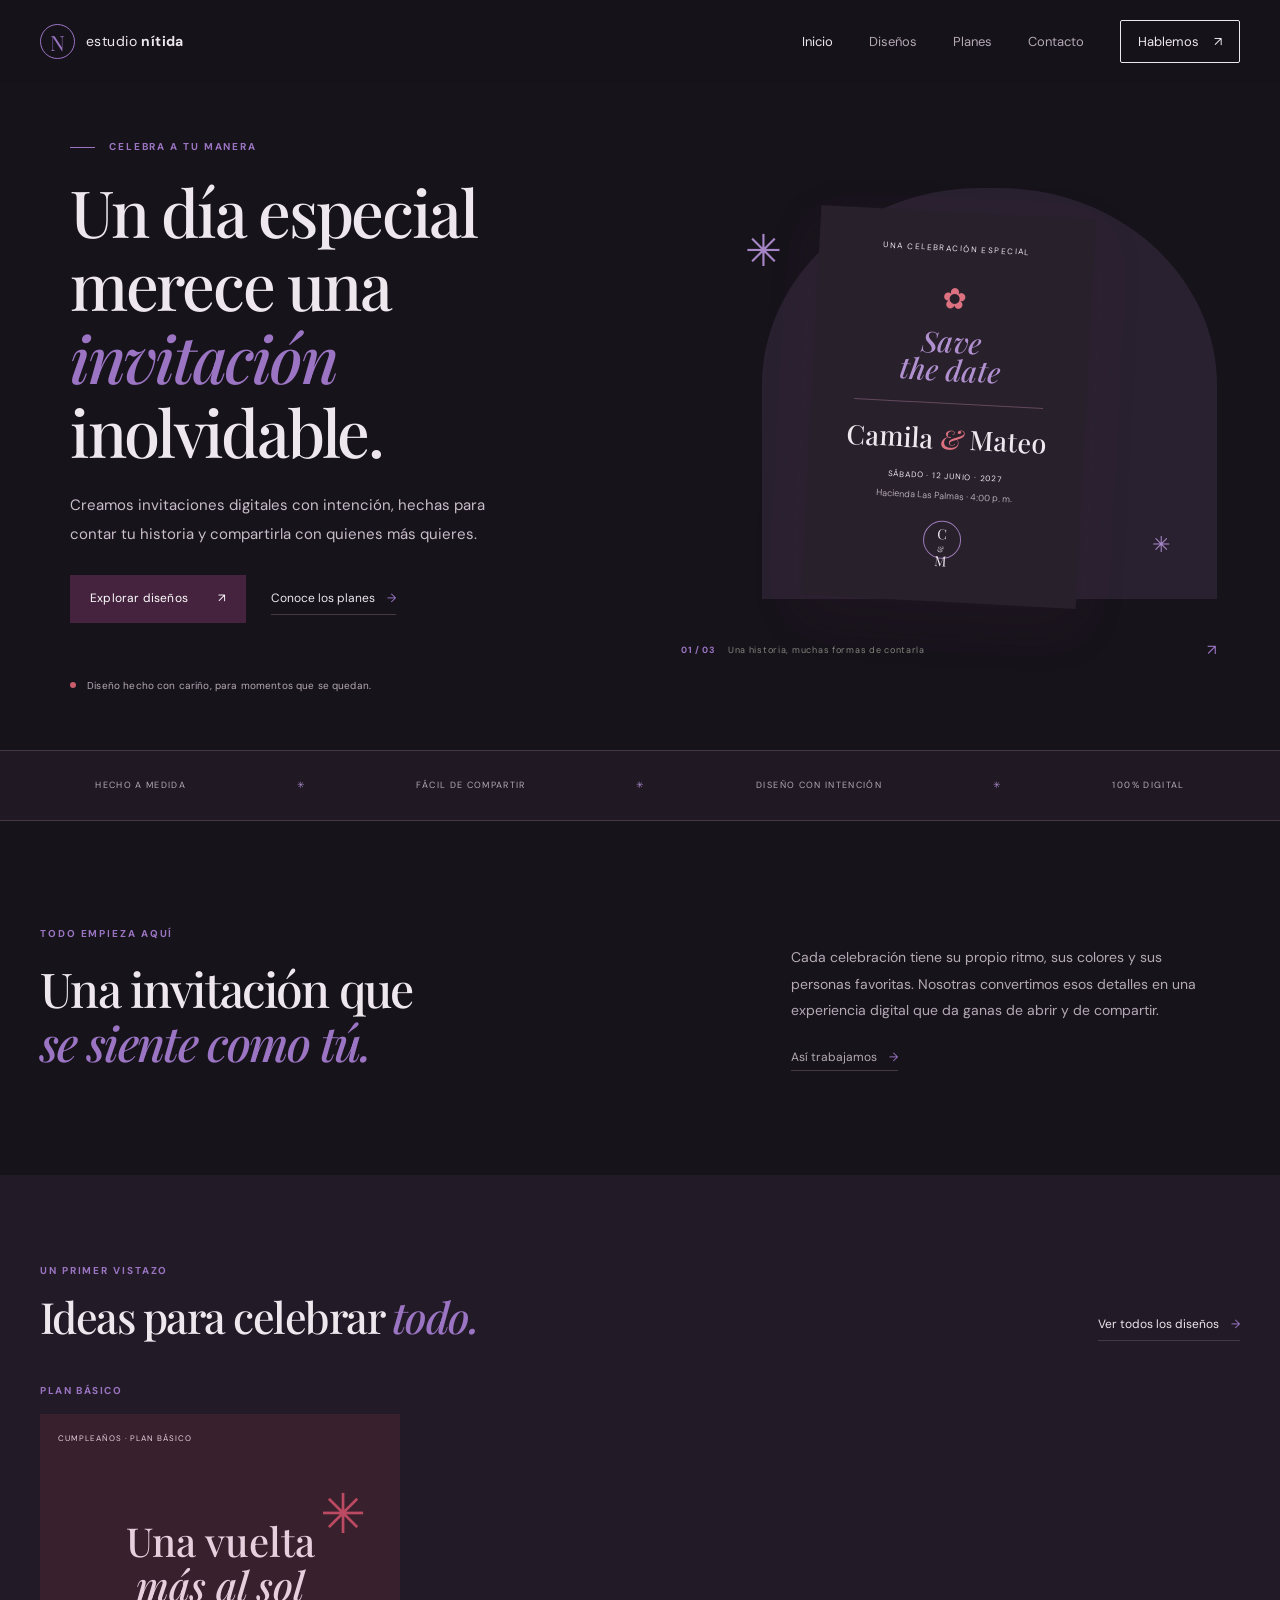
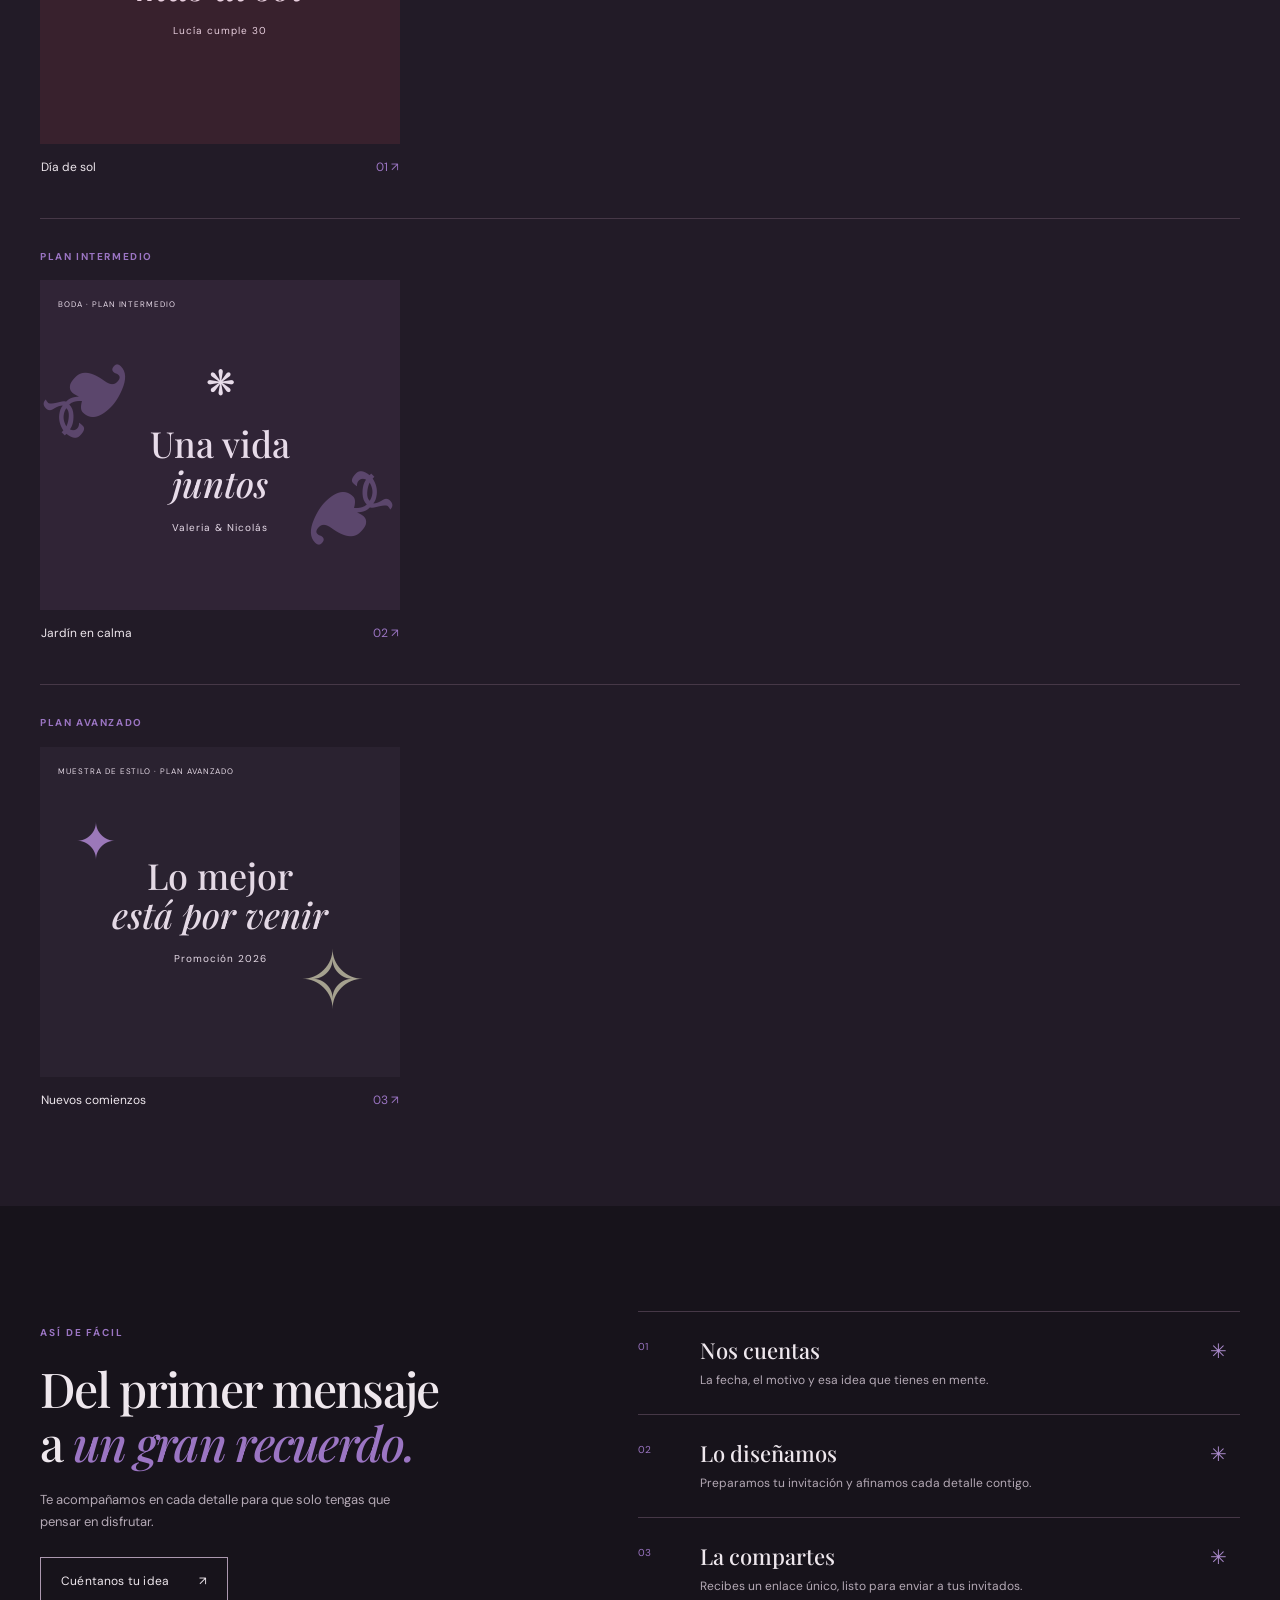
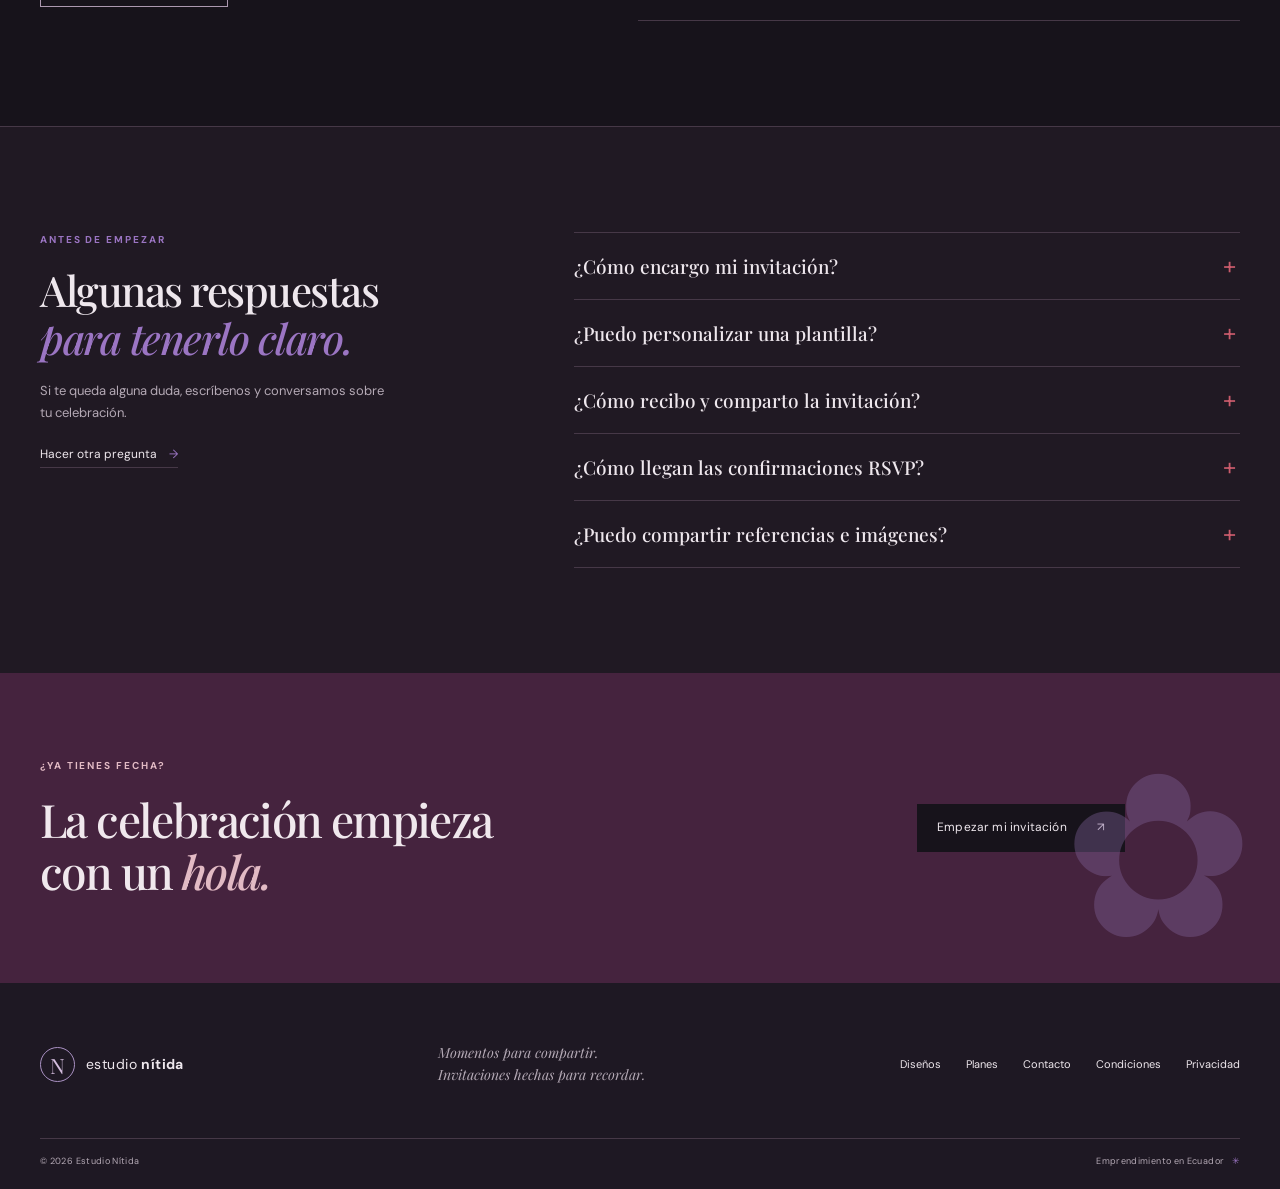
==== commit ebc954f4: "Modificaciones principales" ====
--- a/index.html
+++ b/index.html
@@ -126,41 +126,76 @@
               >Ver todos los diseños <span>→</span></a
             >
           </div>
-          <div class="featured-grid">
-            <a class="feature-card" href="pages/catalogo.html">
-              <div class="feature-art feature-wedding">
-                <span class="feature-tag">BODA · PLAN INTERMEDIO</span>
-                <div class="mini-wreath">❋</div>
-                <strong>Una vida<br /><em>juntos</em></strong
-                ><small>Valeria &amp; Nicolás</small>
-              </div>
-              <div class="feature-meta">
-                <span>Jardín en calma</span><span>01 ↗</span>
-              </div>
-            </a>
-            <a class="feature-card" href="pages/catalogo.html">
-              <div class="feature-art feature-birthday">
-                <span class="feature-tag">CUMPLEAÑOS · PLAN BÁSICO</span
-                ><span class="birthday-sun">✳</span
-                ><strong>Una vuelta<br /><em>más al sol</em></strong
-                ><small>Lucía cumple 30</small>
-              </div>
-              <div class="feature-meta">
-                <span>Día de sol</span><span>02 ↗</span>
-              </div>
-            </a>
-            <a class="feature-card" href="pages/catalogo.html">
-              <div class="feature-art feature-graduation">
-                <span class="feature-tag">GRADUACIÓN · PLAN AVANZADO</span
-                ><span class="grad-star">✦</span
-                ><strong>Lo mejor<br /><em>está por venir</em></strong
-                ><small>Promoción 2026</small>
-              </div>
-              <div class="feature-meta">
-                <span>Nuevos comienzos</span><span>03 ↗</span>
-              </div>
-            </a>
-          </div>
+          <section
+            class="featured-plan"
+            data-plan-section="basic"
+            aria-labelledby="featured-basic-title"
+          >
+            <h3 class="featured-plan-title" id="featured-basic-title">
+              PLAN BÁSICO
+            </h3>
+            <div class="featured-grid">
+              <a class="feature-card" href="pages/catalogo.html">
+                <div class="feature-art feature-birthday">
+                  <span class="feature-tag">CUMPLEAÑOS · PLAN BÁSICO</span
+                  ><span class="birthday-sun">✳</span
+                  ><strong>Una vuelta<br /><em>más al sol</em></strong
+                  ><small>Lucía cumple 30</small>
+                </div>
+                <div class="feature-meta">
+                  <span>Día de sol</span><span>01 ↗</span>
+                </div>
+              </a>
+            </div>
+          </section>
+          <section
+            class="featured-plan"
+            data-plan-section="intermediate"
+            aria-labelledby="featured-intermediate-title"
+          >
+            <h3 class="featured-plan-title" id="featured-intermediate-title">
+              PLAN INTERMEDIO
+            </h3>
+            <div class="featured-grid">
+              <a class="feature-card" href="pages/catalogo.html">
+                <div class="feature-art feature-wedding">
+                  <span class="feature-tag">BODA · PLAN INTERMEDIO</span>
+                  <div class="mini-wreath">❋</div>
+                  <strong>Una vida<br /><em>juntos</em></strong
+                  ><small>Valeria &amp; Nicolás</small>
+                </div>
+                <div class="feature-meta">
+                  <span>Jardín en calma</span><span>02 ↗</span>
+                </div>
+              </a>
+            </div>
+          </section>
+          <section
+            class="featured-plan"
+            data-plan-section="advanced"
+            aria-labelledby="featured-advanced-title"
+          >
+            <h3 class="featured-plan-title" id="featured-advanced-title">
+              PLAN AVANZADO
+            </h3>
+            <div class="featured-grid">
+              <a
+                class="feature-card"
+                href="pages/catalogo.html#plan-avanzado"
+              >
+                <div class="feature-art feature-graduation">
+                  <span class="feature-tag"
+                    >MUESTRA DE ESTILO · PLAN AVANZADO</span
+                  ><span class="grad-star">✦</span
+                  ><strong>Lo mejor<br /><em>está por venir</em></strong
+                  ><small>Promoción 2026</small>
+                </div>
+                <div class="feature-meta">
+                  <span>Nuevos comienzos</span><span>03 ↗</span>
+                </div>
+              </a>
+            </div>
+          </section>
         </div>
       </section>
 
@@ -289,11 +324,13 @@
           <a href="pages/catalogo.html">Diseños</a
           ><a href="pages/servicios.html">Planes</a
           ><a href="pages/contacto.html">Contacto</a>
+          <a href="pages/condiciones.html">Condiciones</a>
+          <a href="pages/privacidad.html">Privacidad</a>
         </div>
       </div>
       <div class="wrap footer-bottom">
         <span>© 2026 Estudio Nítida</span
-        ><span>Diseñado con intención en Colombia <i>✳</i></span>
+        ><span>Emprendimiento en Ecuador <i>✳</i></span>
       </div>
     </footer>
     <script src="js/main.js"></script>
--- a/css/main.css
+++ b/css/main.css
@@ -401,8 +401,19 @@
 }
 .featured-grid {
   display: grid;
-  grid-template-columns: repeat(3, 1fr);
+  grid-template-columns: repeat(auto-fill, minmax(min(100%, 360px), 360px));
   gap: 23px;
+}
+.featured-plan + .featured-plan {
+  margin-top: 40px;
+  padding-top: 30px;
+  border-top: 1px solid var(--line);
+}
+.featured-plan-title {
+  margin: 0 0 15px;
+  color: var(--violet);
+  font-size: 10px;
+  letter-spacing: 0.16em;
 }
 .feature-art {
   height: 330px;
--- a/css/components.css
+++ b/css/components.css
@@ -20,6 +20,36 @@
 }
 .inner-page {
   min-height: 65vh;
+}
+.legal-content {
+  max-width: 850px;
+  padding: 38px 0 90px;
+}
+.legal-notice {
+  padding: 16px 18px;
+  border: 1px solid var(--violet);
+  color: var(--ink);
+  font-size: 12px;
+  line-height: 1.7;
+}
+.legal-content section {
+  margin-top: 32px;
+}
+.legal-content h2 {
+  font: 500 25px var(--serif);
+  margin: 0 0 10px;
+}
+.legal-content p,
+.legal-content li {
+  color: var(--muted);
+  font-size: 13px;
+  line-height: 1.8;
+}
+.legal-content ul {
+  padding-left: 22px;
+}
+.legal-contact {
+  color: var(--violet);
 }
 .catalog-toolbar {
   display: flex;
@@ -54,7 +84,31 @@
   display: grid;
   grid-template-columns: repeat(3, 1fr);
   gap: 32px 22px;
+}
+.catalog-plan-section + .catalog-plan-section {
+  margin-top: 42px;
+  padding-top: 30px;
+  border-top: 1px solid var(--line);
+}
+.catalog-plan-section:last-child {
   padding-bottom: 90px;
+}
+.catalog-plan-title {
+  font: 500 27px var(--serif);
+  margin: 0 0 20px;
+}
+.catalog-plan-note,
+.plan-detail {
+  max-width: 720px;
+  color: var(--muted);
+  font-size: 12px;
+  line-height: 1.7;
+}
+.catalog-plan-note {
+  margin: -7px 0 22px;
+}
+.plan-detail {
+  margin: 16px 0 0;
 }
 .catalog-item[hidden] {
   display: none;
@@ -62,34 +116,21 @@
 .catalog-art {
   height: 300px;
   position: relative;
-  display: flex;
-  flex-direction: column;
-  align-items: center;
-  justify-content: center;
-  text-align: center;
+  background: #302436;
   overflow: hidden;
   transition:
     transform 0.4s ease,
     filter 0.4s ease;
 }
+.catalog-preview {
+  display: block;
+  width: 100%;
+  height: 100%;
+  object-fit: cover;
+}
 .catalog-item:hover .catalog-art {
   transform: translateY(-4px);
   filter: saturate(1.12);
-}
-.catalog-art strong {
-  font: 500 37px/1.12 var(--serif);
-  position: relative;
-  z-index: 1;
-}
-.catalog-art strong em {
-  font-weight: 500;
-}
-.catalog-art small {
-  font-size: 9px;
-  letter-spacing: 0.12em;
-  margin-top: 15px;
-  position: relative;
-  z-index: 1;
 }
 .catalog-label {
   position: absolute;
@@ -99,45 +140,14 @@
   font-size: 8px;
   letter-spacing: 0.13em;
 }
-.catalog-art.wedding {
-  background: #302436;
-  color: #e7dbe9;
-}
-.catalog-art.birthday {
-  background: #38212d;
-  color: #e8cfde;
-}
-.catalog-art.graduation {
-  background: #2a2230;
-  color: #e4d9e5;
-}
-.catalog-art.baby {
-  background: #34222e;
-  color: #dfcad9;
-}
-.catalog-art.party {
-  background: #282432;
-  color: #e5dbe9;
-}
-.catalog-art.quince {
-  background: #39232e;
-  color: #e6d2df;
-}
-.catalog-art:after {
-  content: "✿";
-  position: absolute;
-  font-size: 95px;
-  opacity: 0.12;
-  right: 12px;
-  bottom: -24px;
-}
 .catalog-info {
   display: flex;
   justify-content: space-between;
   align-items: start;
   padding-top: 13px;
 }
-.catalog-info h2 {
+.catalog-info h2,
+.catalog-info h3 {
   font: 500 19px var(--serif);
   letter-spacing: 0;
   margin: 0;
@@ -257,6 +267,12 @@
   font-size: 10px;
   letter-spacing: 0.07em;
   color: #c8bdca;
+}
+.field-help {
+  color: var(--muted);
+  font-size: 10px;
+  line-height: 1.55;
+  margin: 0;
 }
 .field input,
 .field select,
--- a/css/responsive.css
+++ b/css/responsive.css
@@ -222,6 +222,7 @@
   .footer-links {
     gap: 16px;
     font-size: 10px;
+    flex-wrap: wrap;
   }
   .footer-bottom {
     gap: 8px;
@@ -250,7 +251,12 @@
   .catalog-grid {
     grid-template-columns: 1fr;
     gap: 24px;
+  }
+  .catalog-plan-section:last-child {
     padding-bottom: 65px;
+  }
+  .catalog-plan-title {
+    font-size: 24px;
   }
   .catalog-art {
     height: 340px;
